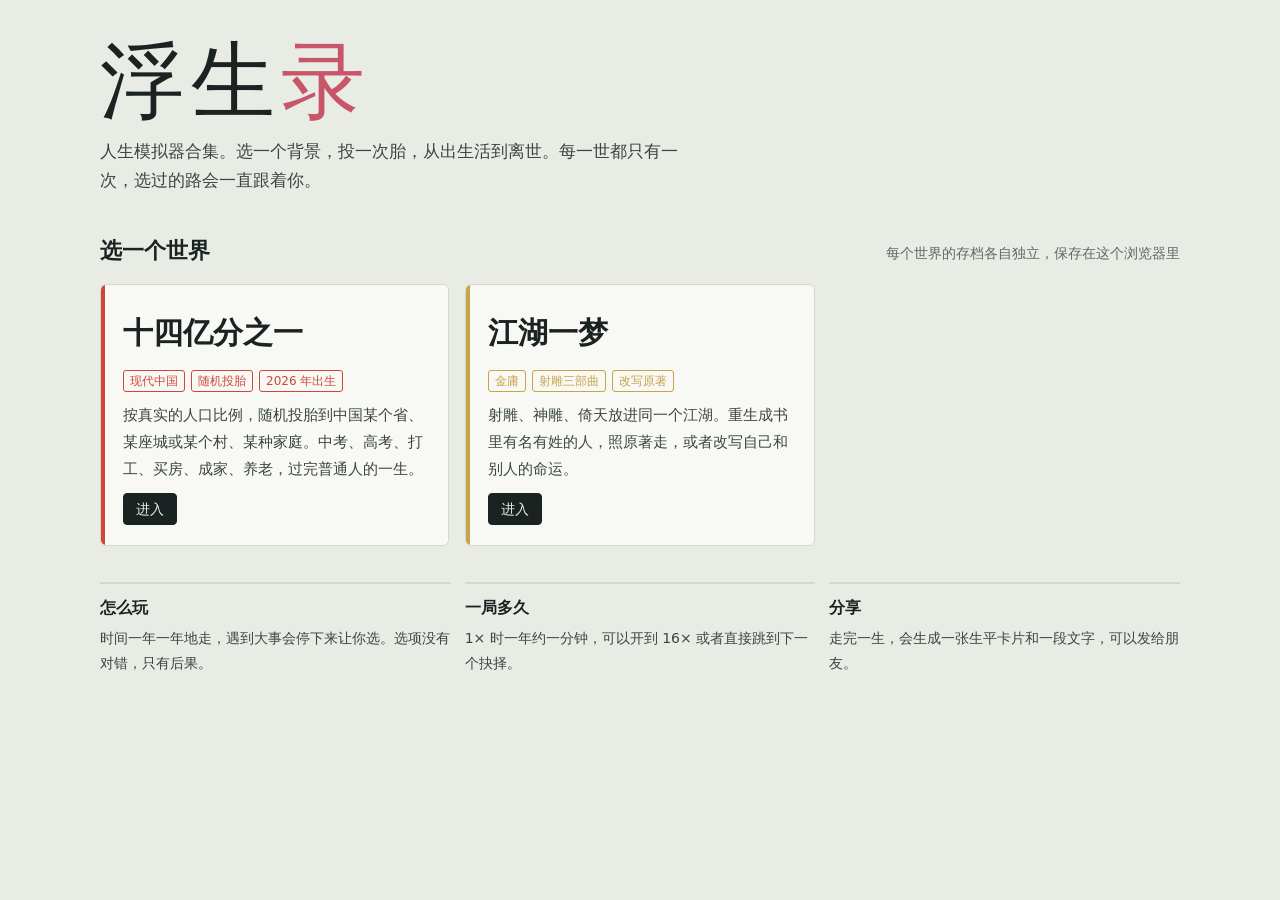
==== index.html @ 41e17912 "浮生录：本地版本覆盖远程 Co-Authored-By: Claude Opus 5.5 <noreply@anthropic.com>" ====
<!doctype html>
<html lang="zh-CN">
<head>
<meta charset="utf-8">
<meta name="viewport" content="width=device-width, initial-scale=1, viewport-fit=cover">
<title>浮生录</title>
<meta name="description" content="浮生录：人生模拟器合集。选一个背景，投一次胎，从出生活到离世。">
<meta name="theme-color" content="#0e1315">
<link rel="stylesheet" href="share/style.css">
<style>
  .hub-hero h1 { font-size: clamp(44px, 8vw, 84px); letter-spacing: .08em; }
  .hub-hero p { max-width: 36em; }
  .worlds { display: grid; grid-template-columns: repeat(auto-fill, minmax(300px, 1fr)); gap: 16px; }
  .world { position: relative; display: flex; flex-direction: column; gap: 10px; padding: 22px 22px 20px; background: var(--panel); border: 1px solid var(--line);
    border-radius: var(--r); color: inherit; text-decoration: none; overflow: hidden; }
  .world::before { content: ''; position: absolute; inset: 0 auto 0 0; width: 4px; background: var(--c); }
  .world:hover { border-color: var(--c); }
  .world .nm { font-family: var(--f-head); font-weight: 900; font-size: 30px; }
  .world .tags { display: flex; flex-wrap: wrap; gap: 6px; }
  .world .tags span { font-size: 12px; color: var(--c); border: 1px solid currentColor; border-radius: 3px; padding: 0 6px; line-height: 1.7; }
  .world .d { color: var(--soft); font-size: 15px; line-height: 1.8; }
  .world .save { font-size: 13px; color: var(--muted); }
  .world .save b { color: var(--fg); font-weight: 500; }
  .world .go { margin-top: auto; align-self: flex-start; }
  .soon { opacity: .55; }
</style>
</head>
<body>
<!-- 游戏大厅。新增游戏：在 GAMES 里加一项（id 就是游戏目录名，也是存档前缀） -->
<div class="home">
  <div class="home-hero hub-hero"><div><h1>浮生<i>录</i></h1>
    <p>人生模拟器合集。选一个背景，投一次胎，从出生活到离世。每一世都只有一次，选过的路会一直跟着你。</p></div></div>
  <section>
    <div class="section-h"><h2>选一个世界</h2><span>每个世界的存档各自独立，保存在这个浏览器里</span></div>
    <div class="worlds" id="worlds"></div>
  </section>
  <section class="how">
    <div><b>怎么玩</b>时间一年一年地走，遇到大事会停下来让你选。选项没有对错，只有后果。</div>
    <div><b>一局多久</b>1× 时一年约一分钟，可以开到 16× 或者直接跳到下一个抉择。</div>
    <div><b>分享</b>走完一生，会生成一张生平卡片和一段文字，可以发给朋友。</div>
  </section>
</div>
<script>
(function () {
  'use strict';
  var GAMES = [
    { id: '1in1.4b', name: '十四亿分之一', color: '#d0473a', tags: ['现代中国', '随机投胎', '2026 年出生'],
      d: '按真实的人口比例，随机投胎到中国某个省、某座城或某个村、某种家庭。中考、高考、打工、买房、成家、养老，过完普通人的一生。' },
    { id: 'jianghuyimeng', name: '江湖一梦', color: '#c9a24a', tags: ['金庸', '射雕三部曲', '改写原著'],
      d: '射雕、神雕、倚天放进同一个江湖。重生成书里有名有姓的人，照原著走，或者改写自己和别人的命运。' },
  ];
  var esc = function (s) { return String(s).replace(/[&<>"]/g, function (c) { return { '&': '&amp;', '<': '&lt;', '>': '&gt;', '"': '&quot;' }[c]; }); };
  // 读各游戏的存档，显示活过几世、有没有正在过的一生（读不到就不显示）
  function saveLine(id) {
    try {
      var s = JSON.parse(localStorage.getItem(id + '.save.v2') || 'null');
      if (!s || !s.W) return '';
      var bits = [];
      if (s.L) {
        var me = (s.W.gen || []).find(function (d) { return d.id === s.L.cid; });
        bits.push('<b>正在过的一生' + (me ? '：' + esc(me.name) + '，' + (s.L.year - me.born) + ' 岁' : '') + '</b>');
      }
      if (s.W.lives && s.W.lives.length) bits.push('已经活过 ' + s.W.lives.length + ' 世');
      return bits.join(' · ');
    } catch (e) { return ''; }
  }
  document.getElementById('worlds').innerHTML = GAMES.map(function (g) {
    var save = saveLine(g.id);
    return '<a class="world" href="' + g.id + '/" style="--c:' + g.color + '">'
      + '<div class="nm">' + esc(g.name) + '</div>'
      + '<div class="tags">' + g.tags.map(function (t) { return '<span>' + esc(t) + '</span>'; }).join('') + '</div>'
      + '<div class="d">' + esc(g.d) + '</div>'
      + (save ? '<div class="save">' + save + '</div>' : '')
      + '<span class="b primary go">' + (save.indexOf('正在') >= 0 ? '继续' : '进入') + '</span></a>';
  }).join('');
})();
</script>
</body>
</html>
---- share/style.css ----
/* 共用样式 · 三栏布局：左名帖与状态，中场景、抉择、重心、生平，右家人、同代人、人生图。
   默认夜色（深），可切换为绢色（浅）。 */
:root {
  --bg: #0e1315;
  --panel: #151c1f;
  --panel-2: #1b2427;
  --line: #263236;
  --fg: #e4e9e6;
  --muted: #8b9a96;
  --soft: #b9c4c0;
  --btn: #1d272a;
  --btn-on: #e4e9e6;
  --btn-on-fg: #0e1315;
  --gen: #5cc28a;      /* 根骨 */
  --xin: #e2b04f;      /* 心境 */
  --wu: #4fb8b0;       /* 悟性 */
  --qing: #e0688a;     /* 情义 */
  --canon: #d2ad62;    /* 原著 */
  --mod: #6fc1cc;      /* 改命 */
  --bad: #e2806a;      /* 失败、死亡 */
  --brand: #c8566a;    /* 品牌色，游戏可在 game.js 里覆盖 */
  --f-display: "Ma Shan Zheng", "STKaiti", "KaiTi", serif;
  --f-head: "Noto Serif SC", "Songti SC", "SimSun", serif;
  --f-body: "Noto Sans SC", "PingFang SC", "Microsoft YaHei", system-ui, sans-serif;
  --f-mono: ui-monospace, "Cascadia Mono", Consolas, "Courier New", monospace;
  --r: 6px;
  color-scheme: dark;
}
@media (prefers-color-scheme: light) {
  :root:not([data-theme="dark"]) {
    --bg: #e9ece5; --panel: #f8f9f5; --panel-2: #eef1ea; --line: #d3d9d0; --fg: #1b2322; --muted: #5e6a66; --soft: #3a4542;
    --btn: #eef1ea; --btn-on: #1b2322; --btn-on-fg: #f8f9f5;
    --gen: #2f9a63; --xin: #b88518; --wu: #1f8f88; --qing: #c2456b; --canon: #94702a; --mod: #1f7480; --bad: #b0472f;
    color-scheme: light;
  }
}
:root[data-theme="light"] {
  --bg: #e9ece5; --panel: #f8f9f5; --panel-2: #eef1ea; --line: #d3d9d0; --fg: #1b2322; --muted: #5e6a66; --soft: #3a4542;
  --btn: #eef1ea; --btn-on: #1b2322; --btn-on-fg: #f8f9f5;
  --gen: #2f9a63; --xin: #b88518; --wu: #1f8f88; --qing: #c2456b; --canon: #94702a; --mod: #1f7480; --bad: #b0472f;
  color-scheme: light;
}

* { box-sizing: border-box; }
html, body { margin: 0; }
body { background: var(--bg); color: var(--fg); font: 15px/1.75 var(--f-body); -webkit-font-smoothing: antialiased; }
button { font: inherit; color: inherit; cursor: pointer; }
:focus-visible { outline: 2px solid var(--mod); outline-offset: 2px; }
h1, h2, h3, h4 { margin: 0; text-wrap: balance; }
p { margin: 0; }
canvas.px { image-rendering: pixelated; image-rendering: crisp-edges; display: block; }

/* ---------- 顶栏 ---------- */
.top { position: sticky; top: env(safe-area-inset-top, 0px); z-index: 5; background: var(--bg); border-bottom: 1px solid var(--line); }
.top-in { max-width: 1440px; margin: 0 auto; padding: 10px 20px; display: flex; flex-wrap: wrap; align-items: center; gap: 10px 24px; }
.logo { font-family: var(--f-head); font-weight: 900; font-size: 22px; letter-spacing: .04em; white-space: nowrap; background: none; border: 0; padding: 0; }
.logo i { font-style: normal; color: var(--brand); }
.agebox { display: flex; align-items: baseline; gap: 6px; }
.agebox span { font-family: var(--f-head); font-size: 20px; }
.agebox b { font-family: var(--f-head); font-size: 44px; line-height: 1; font-weight: 900; font-variant-numeric: tabular-nums; }
.when { display: flex; align-items: center; gap: 10px; min-width: 0; }
.when .yr-bar { height: 3px; width: 170px; max-width: 100%; background: var(--line); border-radius: 2px; overflow: hidden; }
.when .yr-bar i { display: block; height: 100%; background: var(--qing); transition: width .1s linear; }
.when .pace { font-size: 12px; color: var(--muted); white-space: nowrap; }
.when .yr { font-size: 14px; color: var(--soft); white-space: nowrap; font-variant-numeric: tabular-nums; }
.ctl { display: flex; flex-wrap: wrap; gap: 6px; margin-left: auto; }
.b { background: var(--btn); border: 1px solid var(--line); border-radius: 4px; padding: 6px 12px; font-size: 14px; line-height: 1.3; white-space: nowrap; }
.b:hover { border-color: var(--muted); }
.b[aria-pressed="true"] { background: var(--btn-on); color: var(--btn-on-fg); border-color: var(--btn-on); }
.b.primary { background: var(--fg); color: var(--bg); border-color: var(--fg); font-weight: 500; }
.b.big { padding: 10px 20px; font-size: 15px; }
.b:disabled { opacity: .45; cursor: default; }

/* ---------- 三栏 ---------- */
.shell { max-width: 1440px; margin: 0 auto; padding: 24px 20px 64px; display: grid; gap: 22px;
  grid-template-columns: minmax(0, 330px) minmax(0, 1fr) minmax(0, 360px);
  grid-template-areas: "left center right"; align-items: start; }
.col { display: flex; flex-direction: column; gap: 22px; min-width: 0; }
.col.left { grid-area: left; } .col.center { grid-area: center; } .col.right { grid-area: right; }
.card { background: var(--panel); border: 1px solid var(--line); border-radius: var(--r); padding: 18px 20px; min-width: 0; }
.card > h3, .card-h h3 { font-family: var(--f-head); font-weight: 600; font-size: 19px; }
.card-h { display: flex; justify-content: space-between; align-items: baseline; gap: 12px; margin-bottom: 12px; }
.card-h small { font-size: 11.5px; letter-spacing: .12em; color: var(--muted); text-transform: uppercase; text-align: right; }

/* 名帖 */
.idcard { padding: 0; overflow: hidden; }
.id-strip { display: flex; justify-content: space-between; padding: 8px 18px; font-family: var(--f-mono); font-size: 13px;  letter-spacing: .04em; }
.id-body { padding: 18px; display: grid; grid-template-columns: 84px minmax(0, 1fr); gap: 16px; }
.id-body canvas { width: 80px; height: 96px; border: 2px solid var(--line); border-radius: 3px; }
.id-name { font-family: var(--f-head); font-weight: 900; font-size: 28px; line-height: 1.2; margin-bottom: 8px; }
.kv { display: grid; grid-template-columns: 4.2em minmax(0, 1fr); gap: 4px 10px; font-size: 14px; }
.kv dt { color: var(--muted); }
.kv dd { margin: 0; min-width: 0; overflow-wrap: anywhere; }
.dots { letter-spacing: 2px; }

/* 状态 */
.stat { display: grid; grid-template-columns: 3.5em minmax(0, 1fr) 2.2em; gap: 12px; align-items: center; font-size: 15px; padding-block: 5px; }
.stat .bar { height: 10px; background: var(--panel-2); border-radius: 2px; overflow: hidden; }
.stat .bar i { display: block; height: 100%; transition: width .5s ease; }
.stat b { font-weight: 500; text-align: right; font-variant-numeric: tabular-nums; }
.stat.gen i { background: var(--gen); } .stat.xin i { background: var(--xin); } .stat.wu i { background: var(--wu); } .stat.qing i { background: var(--qing); }
details.what { margin-top: 10px; font-size: 13.5px; color: var(--muted); }
details.what summary { cursor: pointer; }
details.what p { margin-top: 6px; }
.sub-stats { margin-top: 14px; padding-top: 14px; border-top: 1px solid var(--line); display: grid; grid-template-columns: 1fr 1fr; gap: 12px 18px; font-size: 13.5px; }
.sub-stats div span { display: block; color: var(--muted); font-size: 12.5px; }
.sub-stats b { font-weight: 500; font-variant-numeric: tabular-nums; }
.zx { height: 6px; background: var(--panel-2); border-radius: 3px; position: relative; margin-top: 4px; }
.zx i { position: absolute; top: -2px; width: 3px; height: 10px; background: var(--fg); border-radius: 1px; }
.zx::before { content: ""; position: absolute; left: 50%; top: 0; bottom: 0; width: 1px; background: var(--muted); }

/* 场景 */
.scene { padding: 0; overflow: hidden; }
.scene canvas { width: 100%; height: auto; aspect-ratio: 240 / 76; }
.scene-cap { padding: 12px 20px; font-size: 15px; color: var(--soft); border-top: 1px solid var(--line); }

/* 抉择（弹框） */
.decide-wrap { z-index: 25; background: rgba(5, 8, 10, .55); }
.modal.decide { width: min(620px, 100%); border-color: var(--canon); box-shadow: 0 0 0 1px var(--canon) inset, 0 18px 60px rgba(0, 0, 0, .45); animation: rise .18s ease-out; }
.modal.decide.enc { border-color: var(--mod); box-shadow: 0 0 0 1px var(--mod) inset, 0 18px 60px rgba(0, 0, 0, .45); }
.decide > .decide-meta { padding: 12px 18px 0; margin: 0; }
.decide-peek { margin-left: auto; padding: 3px 10px; font-size: 13px; }
.decide-b { overflow-y: auto; padding: 8px 20px 20px; }
@keyframes rise { from { transform: translateY(12px); opacity: 0; } to { transform: none; opacity: 1; } }
.decide-pill { position: fixed; z-index: 24; left: 50%; transform: translateX(-50%); bottom: calc(env(safe-area-inset-bottom, 0px) + 16px);
  display: flex; gap: 10px; align-items: baseline; max-width: calc(100% - 32px); padding: 10px 18px; border-radius: 999px;
  background: var(--panel); color: var(--fg); border: 1px solid var(--canon); box-shadow: 0 8px 30px rgba(0, 0, 0, .4); font-size: 14px; }
.decide-pill span { color: var(--muted); white-space: nowrap; }
.decide-pill b { font-family: var(--f-head); font-size: 16px; overflow: hidden; text-overflow: ellipsis; white-space: nowrap; }
.decide-meta { display: flex; flex-wrap: wrap; gap: 8px; align-items: center; font-size: 12.5px; color: var(--muted); margin-bottom: 6px; }
.decide h3 { font-family: var(--f-head); font-size: 22px; font-weight: 900; margin-bottom: 8px; }
.decide p { font-size: 15.5px; line-height: 1.85; }
.choices { display: flex; flex-direction: column; gap: 8px; margin-top: 14px; }
.choice { text-align: left; background: var(--panel-2); border: 1px solid var(--line); border-radius: var(--r); padding: 10px 14px; display: flex; flex-wrap: wrap; justify-content: space-between; align-items: baseline; gap: 6px 14px; }
.choice:hover { border-color: var(--soft); }
.choice span.t { font-size: 15px; }
.choice span.m { display: flex; gap: 8px; align-items: baseline; font-size: 12px; color: var(--muted); white-space: nowrap; }
.tag { display: inline-block; font-size: 11.5px; padding: 0 6px; border-radius: 3px; border: 1px solid currentColor; line-height: 1.6; white-space: nowrap; }
.tag.canon { color: var(--canon); } .tag.mod { color: var(--mod); } .tag.bad { color: var(--bad); } .tag.book { color: var(--soft); }
.roll { margin: 0 0 10px; font-size: 14px; }
.roll.ok { color: var(--mod); } .roll.no { color: var(--bad); }
.result { margin: 0 0 12px; padding: 10px 14px; border-radius: var(--r); background: color-mix(in srgb, var(--canon) 10%, var(--panel-2)); border-left: 3px solid var(--canon); }
.result .decide-meta { margin-bottom: 4px; }
.result .roll { margin: 0; font-size: 12.5px; }
.result p { font-size: 15px; }

/* 重心 */
.focus-sub { color: var(--soft); font-size: 15px; margin-bottom: 8px; }
.focus-d { color: var(--muted); font-size: 14.5px; }
.chips { display: flex; flex-wrap: wrap; gap: 8px; margin-top: 12px; }
.chip { background: transparent; border: 1px solid var(--line); border-radius: 999px; padding: 4px 14px; font-size: 14px; }
.chip[aria-pressed="true"] { border-color: var(--wu); color: var(--wu); background: color-mix(in srgb, var(--wu) 14%, transparent); }
/* 手机专用简化框（电脑上隐藏） */
.focusbar { display: none; flex-direction: column; gap: 6px; padding: 8px 12px; }
.frow { display: flex; align-items: center; gap: 10px; min-width: 0; white-space: nowrap; }
.fs { display: inline-flex; align-items: baseline; gap: 4px; flex: none; }
.fs small { font-size: 12px; color: var(--muted); }
.fs b { font-size: 15px; font-variant-numeric: tabular-nums; }
.fs.gen b { color: var(--gen); } .fs.xin b { color: var(--xin); } .fs.wu b { color: var(--wu); } .fs.qing b { color: var(--qing); } .fs.mod b { color: var(--mod); }
.fpick-wrap { position: relative; flex: none; margin-left: auto; }
.fpick { border-color: var(--wu); color: var(--wu); padding: 4px 10px; font-size: 13.5px; }
.fmenu { position: absolute; right: 0; top: calc(100% + 6px); z-index: 8; width: 270px; max-width: calc(100vw - 32px); background: var(--panel); border: 1px solid var(--line);
  border-radius: var(--r); box-shadow: 0 10px 30px rgba(0, 0, 0, .35); padding: 6px; display: flex; flex-direction: column; gap: 2px; }
.fopt { text-align: left; background: none; border: 0; border-radius: 4px; padding: 7px 10px; display: flex; flex-direction: column; gap: 1px; }
.fopt:hover, .fopt[aria-checked="true"] { background: var(--panel-2); }
.fopt[aria-checked="true"] b { color: var(--wu); }
.fopt small { color: var(--muted); font-size: 12.5px; }
.fjump { flex: none; background: none; border: 0; padding: 4px 0 4px 2px; font-size: 13px; color: var(--soft); text-decoration: underline; text-underline-offset: 3px; }
.focuscard { scroll-margin-top: 110px; }
/* 回到顶部：手机上的悬浮半透明按钮 */
.to-top { display: none; position: fixed; z-index: 15; right: 14px; bottom: calc(env(safe-area-inset-bottom, 0px) + 18px); width: 46px; height: 46px; border-radius: 50%;
  flex-direction: column; align-items: center; justify-content: center; gap: 0; line-height: 1; padding: 0;
  background: color-mix(in srgb, var(--panel) 72%, transparent); color: var(--fg); border: 1px solid color-mix(in srgb, var(--line) 80%, transparent);
  -webkit-backdrop-filter: blur(6px); backdrop-filter: blur(6px); box-shadow: 0 4px 16px rgba(0, 0, 0, .25);
  opacity: 0; transform: translateY(8px); pointer-events: none; transition: opacity .2s, transform .2s; }
.to-top span { font-size: 17px; font-weight: 700; }
.to-top small { font-size: 10px; color: var(--soft); margin-top: 2px; }
.to-top.show { opacity: .85; transform: none; pointer-events: auto; }

/* 生平 */
.log-note { color: var(--gen); font-size: 14px; margin-bottom: 10px; }
.log { list-style: none; margin: 0; padding: 0; display: flex; flex-direction: column; }
.log li { display: grid; grid-template-columns: 4.6em minmax(0, 1fr) 1.2em; gap: 12px; padding: 7px 0; border-top: 1px solid var(--line); cursor: pointer; }
.log li:first-child { border-top: 0; }
.log li .a { font-family: var(--f-mono); font-size: 12.5px; color: var(--muted); padding-top: 3px; }
.log li .t { font-size: 15px; }
.log li .s { color: var(--canon); font-size: 13px; padding-top: 2px; }
.log li.new .t { font-weight: 700; }
.log li.k-world .t, .log li.k-death .t { color: var(--soft); }
.log li.k-world .t::before { content: attr(data-pre); color: var(--muted); font-size: 12.5px; }
.log li.k-wmod .t { color: var(--mod); }
.log li.k-wmod .t::before { content: "因你而变 · "; font-size: 12.5px; }
.log li.k-death .t::before { content: "讣闻 · "; color: var(--muted); font-size: 12.5px; }
.log li.k-mod .t { color: var(--mod); } .log li.k-fail .t { color: var(--bad); } .log li.k-pick .t { color: var(--canon); }
.log li.k-flavor .t { color: var(--soft); }
.log li.k-intro .t { font-weight: 700; }
.log-more { margin-top: 10px; }

/* 家人、同代人 */
.rows { display: flex; flex-direction: column; }
.row { display: grid; grid-template-columns: minmax(0, 1fr) auto; gap: 2px 12px; padding: 10px 0; border-top: 1px solid var(--line); }
.row:first-child { border-top: 0; padding-top: 0; }
.row .k { color: var(--muted); font-size: 14px; }
.row .nm { font-weight: 700; font-size: 15px; }
.row .v { text-align: right; font-size: 14.5px; font-variant-numeric: tabular-nums; }
.row .n { grid-column: 1 / -1; color: var(--muted); font-size: 13px; }
.row .n.dead { color: var(--bad); }
.row.fam { grid-template-columns: 4em minmax(0, 1fr) auto; }
.row.fam .n { grid-column: 2 / -1; }

/* 人生图 */
.lifemap { display: grid; grid-template-columns: repeat(10, 1fr); gap: 5px; }
.lifemap i { aspect-ratio: 1; border-radius: 2px; background: var(--panel-2); max-width: 100%; }
.lifemap i.p { background: color-mix(in srgb, var(--soft) 40%, var(--panel-2)); }
.lifemap i.j { background: var(--canon); } .lifemap i.q { background: var(--mod); } .lifemap i.b { background: color-mix(in srgb, var(--bad) 55%, var(--panel-2)); } .lifemap i.d { background: var(--bad); }
.lifemap i.now { outline: 2px solid var(--qing); outline-offset: 1px; }
.legend { display: flex; flex-wrap: wrap; gap: 6px 14px; margin-top: 12px; font-size: 12.5px; color: var(--muted); }
.legend span::before { content: ""; display: inline-block; width: 9px; height: 9px; border-radius: 2px; margin-right: 5px; vertical-align: -1px; background: var(--c); }

/* ---------- 首页 ---------- */
.home { max-width: 1120px; margin: 0 auto; padding: 40px 20px 80px; display: flex; flex-direction: column; gap: 36px; }
.home-hero { display: grid; grid-template-columns: minmax(0, 1fr) auto; gap: 24px; align-items: end; }
.home-hero h1 { font-family: var(--f-display); font-weight: 400; font-size: clamp(56px, 10vw, 104px); line-height: 1; letter-spacing: .05em; }
.home-hero h1 i { font-style: normal; color: var(--brand); }
.home-hero p { color: var(--soft); font-size: 16.5px; max-width: 36em; margin-top: 14px; }
.world-line { display: flex; flex-wrap: wrap; gap: 10px 24px; align-items: center; color: var(--soft); font-size: 14.5px; }
.world-line b { color: var(--fg); font-weight: 500; }
.picks { display: grid; grid-template-columns: repeat(auto-fill, minmax(250px, 1fr)); gap: 14px; }
.pick { text-align: left; background: var(--panel); border: 1px solid var(--line); border-radius: var(--r); padding: 14px; display: grid; grid-template-columns: 52px minmax(0, 1fr); gap: 12px; align-items: start; }
.pick:hover { border-color: var(--soft); }
.pick canvas { width: 50px; height: 60px; border-radius: 2px; }
.pick .nm { font-family: var(--f-head); font-weight: 900; font-size: 19px; }
.pick .meta { font-size: 12.5px; color: var(--muted); }
.pick .fate { font-size: 13px; color: var(--soft); margin-top: 6px; line-height: 1.6; }
.section-h { display: flex; justify-content: space-between; align-items: baseline; gap: 12px; margin-bottom: 14px; flex-wrap: wrap; }
.section-h h2 { font-family: var(--f-head); font-size: 22px; }
.section-h span { color: var(--muted); font-size: 13.5px; }
.lives { display: flex; flex-direction: column; gap: 8px; }
.life-row { background: var(--panel); border: 1px solid var(--line); border-radius: var(--r); padding: 10px 14px; display: grid; grid-template-columns: 5em minmax(0, 1fr) auto; gap: 12px; align-items: baseline; font-size: 14px; }
.life-row b { font-family: var(--f-head); font-size: 16px; }
.life-row .d { color: var(--mod); font-variant-numeric: tabular-nums; }
.confirm { display: flex; flex-wrap: wrap; gap: 10px; align-items: center; font-size: 14px; color: var(--bad); }
.how { display: grid; grid-template-columns: repeat(auto-fit, minmax(200px, 1fr)); gap: 14px; }
.how div { border-top: 2px solid var(--line); padding-top: 10px; font-size: 14px; color: var(--soft); }
.how b { display: block; color: var(--fg); font-family: var(--f-head); font-size: 16px; margin-bottom: 4px; }

/* 醒来 */
.wake { max-width: 860px; margin: 0 auto; padding: 40px 20px 80px; display: flex; flex-direction: column; gap: 22px; }
.wake .before li { font-size: 14px; }
.wake .before li.mod { color: var(--mod); }
.wake ul { margin: 8px 0 0; padding-left: 1.2em; display: flex; flex-direction: column; gap: 4px; }
.wake .intro { font-size: 16.5px; line-height: 1.9; }
.fate-box { border-left: 3px solid var(--canon); padding: 4px 0 4px 14px; color: var(--soft); font-size: 14.5px; }
.fate-box b { color: var(--canon); font-weight: 500; display: block; font-size: 12.5px; letter-spacing: .1em; }
.wake .facts { grid-template-columns: 5em minmax(0, 1fr); font-size: 14.5px; gap: 6px 12px; }
.wake .odds { margin-top: 12px; color: var(--qing); font-size: 14px; }

/* 命终 */
.end { max-width: 1120px; margin: 0 auto; padding: 36px 20px 80px; display: grid; grid-template-columns: minmax(0, 300px) minmax(0, 1fr); gap: 28px; align-items: start; }
.stele { background: linear-gradient(var(--panel-2), var(--panel)); border: 1px solid var(--line); border-radius: 60px 60px 6px 6px; padding: 36px 20px 24px; display: flex; flex-direction: column; align-items: center; gap: 16px; text-align: center; }
.stele .vname { writing-mode: vertical-rl; font-family: var(--f-display); font-size: 52px; line-height: 1.1; letter-spacing: .1em; min-height: 3.5em; }
.stele .yrs { font-family: var(--f-mono); font-size: 13px; color: var(--muted); }
.stele .words { font-family: var(--f-display); font-size: 24px; line-height: 1.5; color: var(--canon); }
.stele .cause { font-size: 14px; color: var(--soft); }
.end-main { display: flex; flex-direction: column; gap: 18px; min-width: 0; }
.big-num { display: flex; gap: 28px; flex-wrap: wrap; }
.big-num div span { display: block; color: var(--muted); font-size: 13px; }
.big-num div b { font-family: var(--f-head); font-size: 34px; font-weight: 900; font-variant-numeric: tabular-nums; }
.compare { display: grid; grid-template-columns: 1fr 1fr; gap: 14px; }
.compare div { background: var(--panel-2); border-radius: var(--r); padding: 12px 14px; font-size: 14px; }
.compare div b { display: block; font-size: 12.5px; letter-spacing: .1em; color: var(--muted); font-weight: 500; }
.ulist { margin: 0; padding-left: 1.2em; display: flex; flex-direction: column; gap: 4px; font-size: 14.5px; }
.ulist li.mod { color: var(--mod); }
.end-btns { display: flex; flex-wrap: wrap; gap: 10px; }
.words-pick { max-width: 640px; margin: 0 auto; padding: 60px 20px; display: flex; flex-direction: column; gap: 14px; }
.words-pick h2 { font-family: var(--f-head); font-size: 26px; font-weight: 900; }

/* 大事记 */
.overlay { position: fixed; inset: 0; z-index: 20; background: rgba(5, 8, 10, .6); display: flex; justify-content: flex-end; }
.drawer { width: min(560px, 100%); height: 100%; background: var(--panel); border-left: 1px solid var(--line); display: flex; flex-direction: column; padding-top: env(safe-area-inset-top, 0px); }
.drawer-h { display: flex; flex-wrap: wrap; justify-content: space-between; align-items: center; gap: 10px; padding: 16px 20px; border-bottom: 1px solid var(--line); }
.drawer-h h3 { font-family: var(--f-head); font-size: 20px; }
.drawer-b { overflow-y: auto; padding: 8px 20px 40px; }
.chron { list-style: none; margin: 0; padding: 0; }
.chron li { display: grid; grid-template-columns: 5.5em minmax(0, 1fr); gap: 12px; padding: 8px 0; border-top: 1px solid var(--line); font-size: 14px; }
.chron li .y { font-family: var(--f-mono); font-size: 12.5px; color: var(--muted); padding-top: 2px; }
.chron li.mod .t { color: var(--mod); }
.empty { color: var(--muted); font-size: 14px; padding: 20px 0; }

@media (max-width: 1180px) {
  .shell { grid-template-columns: minmax(0, 300px) minmax(0, 1fr); grid-template-areas: "left center" "right center"; grid-template-rows: auto 1fr; }
}
@media (max-width: 820px) {
  .top-in { padding: 6px 16px; gap: 6px 14px; }
  .top .logo { display: none; }
  .agebox span { font-size: 14px; }
  .agebox b { font-size: 24px; }
  .when { flex: 1; }
  /* 手机：状态卡换成场景下的简化框；完整的今年的重心排到生平后面 */
  .statcard { display: none; }
  .focusbar { display: flex; order: 1; }
  .frow { gap: 8px; }
  .to-top { display: flex; }
  .col.center > .scene { order: 0; }
  .col.center > .log-card { order: 2; }
  .col.center > .focuscard { order: 3; }
  .ctl { margin-left: 0; }
  .shell { padding: 16px 16px 48px; grid-template-columns: minmax(0, 1fr); grid-template-areas: "center" "left" "right"; grid-template-rows: auto; gap: 16px; }
  .col { gap: 16px; }
  .end { grid-template-columns: minmax(0, 1fr); }
  .compare { grid-template-columns: minmax(0, 1fr); }
  .home-hero { grid-template-columns: minmax(0, 1fr); }
}
@media (prefers-reduced-motion: reduce) { .stat .bar i, .when .yr-bar i { transition: none; } .modal.decide { animation: none; } }
.end .lifemap { grid-template-columns: repeat(20, 1fr); gap: 4px; }
@media (max-width: 820px) { .end .lifemap { grid-template-columns: repeat(10, 1fr); } }

/* ---------- 终局回顾 ---------- */
.review { position: fixed; inset: 0; z-index: 30; background: var(--bg); display: flex; flex-direction: column; cursor: pointer;
  padding: calc(env(safe-area-inset-top, 0px) + 12px) 16px calc(env(safe-area-inset-bottom, 0px) + 16px); }
.review-top { display: flex; justify-content: space-between; align-items: center; gap: 12px; max-width: 760px; width: 100%; margin: 0 auto; color: var(--muted); font-size: 13.5px; }
.review-in { flex: 1; display: flex; flex-direction: column; align-items: center; justify-content: center; gap: 14px; max-width: 760px; width: 100%; margin: 0 auto; text-align: center; min-height: 0; }
.review-in canvas { width: 100%; max-width: 680px; height: auto; aspect-ratio: 240 / 76; border-radius: 4px; box-shadow: 0 10px 40px rgba(0, 0, 0, .35); }
.review-age { display: flex; gap: 10px; align-items: center; font-family: var(--f-mono); font-size: 14px; color: var(--soft); }
.review-t { font-family: var(--f-head); font-weight: 900; font-size: 22px; }
.review-text { font-family: var(--f-head); font-size: clamp(17px, 2.6vw, 24px); line-height: 1.7; max-width: 32em; }
.review-dash { display: flex; gap: 4px; width: 100%; max-width: 680px; margin-top: 6px; }
.review-dash i { flex: 1; height: 4px; border-radius: 2px; background: var(--line); }
.review-dash i.done { background: var(--wu); }
.review-dash i.cur { background: var(--qing); }
.review-hint { text-align: center; color: var(--muted); font-size: 13px; }

/* ---------- 分享弹窗 ---------- */
.overlay.center { justify-content: center; align-items: center; padding: 16px; }
.modal { width: min(560px, 100%); max-height: calc(100% - 8px); background: var(--panel); border: 1px solid var(--line); border-radius: 8px; display: flex; flex-direction: column; overflow: hidden; }
.modal-h { display: flex; justify-content: space-between; align-items: center; gap: 12px; padding: 12px 18px; border-bottom: 1px solid var(--line); font-family: var(--f-mono); color: var(--qing); font-size: 14px; }
.modal-b { overflow-y: auto; padding: 16px 18px 22px; display: flex; flex-direction: column; gap: 10px; }
.lbl { font-weight: 700; font-size: 14.5px; margin-top: 4px; }
.modal textarea { width: 100%; font: 15px/1.6 var(--f-body); background: var(--panel-2); color: var(--fg); border: 1px solid var(--line); border-radius: var(--r); padding: 10px 12px; resize: vertical; }
#share-line { min-height: 64px; }
.share-text { min-height: 150px; font-size: 13.5px !important; color: var(--soft) !important; }
.hint { color: var(--muted); font-size: 13px; }
.share-main { background: var(--qing); color: #fff; border: 0; border-radius: var(--r); padding: 12px 16px; font-size: 17px; font-weight: 700; display: flex; flex-direction: column; align-items: center; gap: 2px; }
.share-main small { font-size: 12.5px; font-weight: 400; opacity: .9; }
.share-grid { display: grid; grid-template-columns: 1fr 1fr; gap: 8px; }
.share-grid .b { color: var(--fg); text-align: center; text-decoration: none; padding: 10px 8px; font-size: 14.5px; white-space: normal; }
.card-img { width: 100%; max-width: 380px; align-self: center; border-radius: 4px; box-shadow: 0 6px 24px rgba(0, 0, 0, .3); }

/* ---------- 手机 ---------- */
@media (max-width: 820px) {
  .top-in { flex-wrap: wrap; }
  .ctl { flex-wrap: nowrap; overflow-x: auto; width: 100%; padding-bottom: 2px; scrollbar-width: none; }
  .ctl::-webkit-scrollbar { display: none; }
  .ctl .b { flex: 0 0 auto; }
  .when .yr-bar { width: auto; flex: 1; max-width: 140px; }
  .id-body { grid-template-columns: 64px minmax(0, 1fr); gap: 12px; padding: 14px; }
  .id-body canvas { width: 60px; height: 72px; }
  .id-name { font-size: 24px; }
  .card { padding: 14px 16px; }
  .decide h3 { font-size: 20px; }
  /* 手机上抉择框从底部升起，上面还能看见场景 */
  .overlay.decide-wrap { align-items: flex-end; padding: 0; }
  .modal.decide { width: 100%; max-height: 82vh; border-radius: 12px 12px 0 0; padding-bottom: env(safe-area-inset-bottom, 0px); }
  .decide-b { padding: 6px 16px 18px; }
  .choice { padding: 10px 12px; }
  .log li { grid-template-columns: 3.6em minmax(0, 1fr) 1em; gap: 8px; }
  .stele .vname { font-size: 42px; min-height: 0; }
  .review-t { font-size: 19px; }
  .share-grid { grid-template-columns: 1fr; }
}
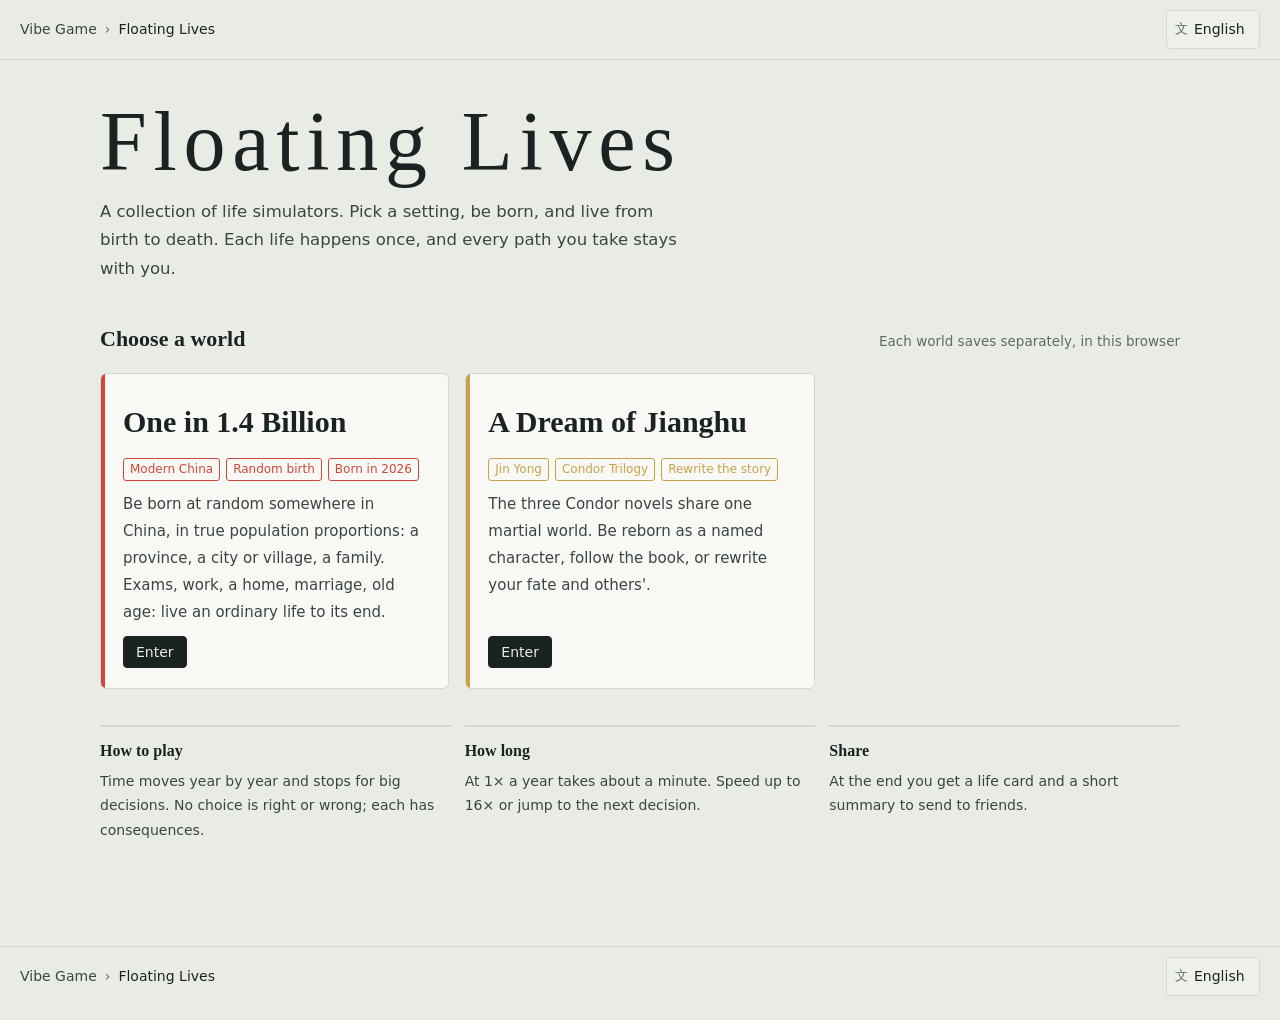
==== commit a4766b4f: "十四亿分之一：童年、老年剧情修订（年龄、同住、遗嘱、九十岁以后）；翻译剧情的载入机制；大厅加导航和语言 Co-Authored-By: Claude Opus 5.5 <noreply@anthrop" ====
--- a/index.html
+++ b/index.html
@@ -27,52 +27,85 @@
 </head>
 <body>
 <!-- 游戏大厅。新增游戏：在 GAMES 里加一项（id 就是游戏目录名，也是存档前缀） -->
-<div class="home">
-  <div class="home-hero hub-hero"><div><h1>浮生<i>录</i></h1>
-    <p>人生模拟器合集。选一个背景，投一次胎，从出生活到离世。每一世都只有一次，选过的路会一直跟着你。</p></div></div>
-  <section>
-    <div class="section-h"><h2>选一个世界</h2><span>每个世界的存档各自独立，保存在这个浏览器里</span></div>
-    <div class="worlds" id="worlds"></div>
-  </section>
-  <section class="how">
-    <div><b>怎么玩</b>时间一年一年地走，遇到大事会停下来让你选。选项没有对错，只有后果。</div>
-    <div><b>一局多久</b>1× 时一年约一分钟，可以开到 16× 或者直接跳到下一个抉择。</div>
-    <div><b>分享</b>走完一生，会生成一张生平卡片和一段文字，可以发给朋友。</div>
-  </section>
-</div>
+<div id="hub"></div>
+<script src="share/i18n.js"></script>
 <script>
 (function () {
   'use strict';
+  // 所有游戏的总页面（网站导航的第一级）。部署到别处时改这里
+  var HOME_URL = 'https://www.vibe-game.com/', HOME_NAME = 'Vibe Game';
   var GAMES = [
-    { id: '1in1.4b', name: '十四亿分之一', color: '#d0473a', tags: ['现代中国', '随机投胎', '2026 年出生'],
-      d: '按真实的人口比例，随机投胎到中国某个省、某座城或某个村、某种家庭。中考、高考、打工、买房、成家、养老，过完普通人的一生。' },
-    { id: 'jianghuyimeng', name: '江湖一梦', color: '#c9a24a', tags: ['金庸', '射雕三部曲', '改写原著'],
-      d: '射雕、神雕、倚天放进同一个江湖。重生成书里有名有姓的人，照原著走，或者改写自己和别人的命运。' },
+    { id: '1in1.4b', color: '#d0473a',
+      name: { zh: '十四亿分之一', en: 'One in 1.4 Billion', ja: '十四億分の一', es: 'Uno entre 1400 millones' },
+      tags: { zh: ['现代中国', '随机投胎', '2026 年出生'], en: ['Modern China', 'Random birth', 'Born in 2026'], ja: ['現代中国', 'ランダム転生', '2026年生まれ'], es: ['China moderna', 'Nacimiento al azar', 'Nacido en 2026'] },
+      d: { zh: '按真实的人口比例，随机投胎到中国某个省、某座城或某个村、某种家庭。中考、高考、打工、买房、成家、养老，过完普通人的一生。',
+        en: 'Be born at random somewhere in China, in true population proportions: a province, a city or village, a family. Exams, work, a home, marriage, old age: live an ordinary life to its end.',
+        ja: '実際の人口比のとおりに、中国のどこかの省、町か村、ある家庭にランダムに生まれる。受験、仕事、住まい、結婚、老後。ふつうの人の一生を最後まで生きる。',
+        es: 'Nace al azar en algún lugar de China, según la población real: una provincia, una ciudad o aldea, una familia. Exámenes, trabajo, casa, matrimonio, vejez: vive una vida corriente hasta el final.' } },
+    { id: 'jianghuyimeng', color: '#c9a24a',
+      name: { zh: '江湖一梦', en: 'A Dream of Jianghu', ja: '江湖一夢', es: 'Un sueño del Jianghu' },
+      tags: { zh: ['金庸', '射雕三部曲', '改写原著'], en: ['Jin Yong', 'Condor Trilogy', 'Rewrite the story'], ja: ['金庸', '射鵰三部作', '原作を書き換える'], es: ['Jin Yong', 'Trilogía del Cóndor', 'Reescribe la historia'] },
+      d: { zh: '射雕、神雕、倚天放进同一个江湖。重生成书里有名有姓的人，照原著走，或者改写自己和别人的命运。',
+        en: 'The three Condor novels share one martial world. Be reborn as a named character, follow the book, or rewrite your fate and others\'.',
+        ja: '射鵰・神鵰・倚天を一つの江湖に。本の中の名のある人物に生まれ変わり、原作どおりに生きるか、自分と他人の運命を書き換える。',
+        es: 'Las tres novelas del Cóndor en un mismo mundo marcial. Renace como un personaje con nombre, sigue el libro o reescribe tu destino y el de otros.' } },
   ];
+  var L = JY.LANG || 'zh';
+  var TX = {
+    title: { zh: '浮生录', en: 'Floating Lives', ja: '浮生録', es: 'Vidas Flotantes' },
+    lead: { zh: '人生模拟器合集。选一个背景，投一次胎，从出生活到离世。每一世都只有一次，选过的路会一直跟着你。',
+      en: 'A collection of life simulators. Pick a setting, be born, and live from birth to death. Each life happens once, and every path you take stays with you.',
+      ja: '人生シミュレーター集。舞台を選んで生まれ、誕生から死までを生きる。どの人生も一度きり。選んだ道はずっとついてくる。',
+      es: 'Una colección de simuladores de vida. Elige un escenario, nace y vive de principio a fin. Cada vida es única y cada camino te acompaña.' },
+    pick: { zh: '选一个世界', en: 'Choose a world', ja: '世界を選ぶ', es: 'Elige un mundo' },
+    pickSub: { zh: '每个世界的存档各自独立，保存在这个浏览器里', en: 'Each world saves separately, in this browser', ja: '保存は世界ごとに別々で、このブラウザに残ります', es: 'Cada mundo se guarda por separado, en este navegador' },
+    how1: { zh: ['怎么玩', '时间一年一年地走，遇到大事会停下来让你选。选项没有对错，只有后果。'], en: ['How to play', 'Time moves year by year and stops for big decisions. No choice is right or wrong; each has consequences.'], ja: ['遊び方', '時間は一年ずつ進み、大きな出来事で止まって選択を求める。正解はなく、結果があるだけ。'], es: ['Cómo se juega', 'El tiempo avanza año a año y se detiene ante las grandes decisiones. No hay respuestas correctas, solo consecuencias.'] },
+    how2: { zh: ['一局多久', '1× 时一年约一分钟，可以开到 16× 或者直接跳到下一个抉择。'], en: ['How long', 'At 1× a year takes about a minute. Speed up to 16× or jump to the next decision.'], ja: ['所要時間', '1倍速で一年約一分。16倍速にしたり、次の選択まで飛ばしたりできる。'], es: ['Cuánto dura', 'A 1× un año dura un minuto. Acelera hasta 16× o salta a la siguiente decisión.'] },
+    how3: { zh: ['分享', '走完一生，会生成一张生平卡片和一段文字，可以发给朋友。'], en: ['Share', 'At the end you get a life card and a short summary to send to friends.'], ja: ['シェア', '一生を終えると、人生カードと文章ができて友だちに送れる。'], es: ['Compartir', 'Al final obtienes una tarjeta y un resumen para enviar a tus amigos.'] },
+    enter: { zh: '进入', en: 'Enter', ja: '入る', es: 'Entrar' }, cont: { zh: '继续', en: 'Continue', ja: '続ける', es: 'Continuar' },
+    living: { zh: '正在过的一生', en: 'Current life', ja: '進行中の人生', es: 'Vida en curso' }, age: { zh: '{n} 岁', en: '{n} y/o', ja: '{n}歳', es: '{n} años' },
+    lived: { zh: '已经活过 {n} 世', en: 'Lives lived: {n}', ja: '生きた人生：{n}', es: 'Vidas vividas: {n}' },
+    lang: { zh: '语言', en: 'Language', ja: '言語', es: 'Idioma' },
+  };
+  var tx = function (k) { var v = TX[k]; return v[L] || v.zh; };
+  var pick = function (o) { return o[L] || o.zh; };
   var esc = function (s) { return String(s).replace(/[&<>"]/g, function (c) { return { '&': '&amp;', '<': '&lt;', '>': '&gt;', '"': '&quot;' }[c]; }); };
+  document.title = tx('title');
   // 读各游戏的存档，显示活过几世、有没有正在过的一生（读不到就不显示）
   function saveLine(id) {
     try {
       var s = JSON.parse(localStorage.getItem(id + '.save.v2') || 'null');
-      if (!s || !s.W) return '';
+      if (!s || !s.W) return { t: '', live: false };
       var bits = [];
       if (s.L) {
         var me = (s.W.gen || []).find(function (d) { return d.id === s.L.cid; });
-        bits.push('<b>正在过的一生' + (me ? '：' + esc(me.name) + '，' + (s.L.year - me.born) + ' 岁' : '') + '</b>');
+        bits.push('<b>' + tx('living') + (me ? ': ' + esc(me.name) + ', ' + tx('age').replace('{n}', s.L.year - me.born) : '') + '</b>');
       }
-      if (s.W.lives && s.W.lives.length) bits.push('已经活过 ' + s.W.lives.length + ' 世');
-      return bits.join(' · ');
-    } catch (e) { return ''; }
+      if (s.W.lives && s.W.lives.length) bits.push(tx('lived').replace('{n}', s.W.lives.length));
+      return { t: bits.join(' · '), live: !!s.L };
+    } catch (e) { return { t: '', live: false }; }
   }
-  document.getElementById('worlds').innerHTML = GAMES.map(function (g) {
-    var save = saveLine(g.id);
-    return '<a class="world" href="' + g.id + '/" style="--c:' + g.color + '">'
-      + '<div class="nm">' + esc(g.name) + '</div>'
-      + '<div class="tags">' + g.tags.map(function (t) { return '<span>' + esc(t) + '</span>'; }).join('') + '</div>'
-      + '<div class="d">' + esc(g.d) + '</div>'
-      + (save ? '<div class="save">' + save + '</div>' : '')
-      + '<span class="b primary go">' + (save.indexOf('正在') >= 0 ? '继续' : '进入') + '</span></a>';
-  }).join('');
+  var langSel = function (id) {
+    return '<label class="lang-wrap" title="' + tx('lang') + '"><span aria-hidden="true">文</span><select class="lang-sel" id="' + id + '" aria-label="' + tx('lang') + '">'
+      + JY.LANGS.map(function (l) { return '<option value="' + l[0] + '"' + (l[0] === L ? ' selected' : '') + '>' + l[1] + '</option>'; }).join('') + '</select></label>';
+  };
+  var crumbs = '<div class="crumbs"><a href="' + HOME_URL + '">' + HOME_NAME + '</a><span class="sep" aria-hidden="true">›</span><span class="cur">' + tx('title') + '</span></div>';
+  var h = '<nav class="site-nav">' + crumbs + '<div class="nav-tools">' + langSel('lang-top') + '</div></nav>'
+    + '<div class="home"><div class="home-hero hub-hero"><div><h1>' + (L === 'zh' ? '浮生<i>录</i>' : L === 'ja' ? '浮生<i>録</i>' : esc(tx('title'))) + '</h1><p>' + tx('lead') + '</p></div></div>'
+    + '<section><div class="section-h"><h2>' + tx('pick') + '</h2><span>' + tx('pickSub') + '</span></div><div class="worlds">'
+    + GAMES.map(function (g) {
+      var sv = saveLine(g.id);
+      return '<a class="world" href="' + g.id + '/" style="--c:' + g.color + '">'
+        + '<div class="nm">' + esc(pick(g.name)) + '</div>'
+        + '<div class="tags">' + pick(g.tags).map(function (t) { return '<span>' + esc(t) + '</span>'; }).join('') + '</div>'
+        + '<div class="d">' + esc(pick(g.d)) + '</div>'
+        + (sv.t ? '<div class="save">' + sv.t + '</div>' : '')
+        + '<span class="b primary go">' + (sv.live ? tx('cont') : tx('enter')) + '</span></a>';
+    }).join('') + '</div></section>'
+    + '<section class="how">' + ['how1', 'how2', 'how3'].map(function (k) { var v = tx(k); return '<div><b>' + v[0] + '</b>' + v[1] + '</div>'; }).join('') + '</section></div>'
+    + '<footer class="site-foot">' + crumbs + '<div class="nav-tools">' + langSel('lang-foot') + '</div></footer>';
+  document.getElementById('hub').innerHTML = h;
+  document.addEventListener('change', function (e) { if (e.target.classList.contains('lang-sel')) JY.setLang(e.target.value); });
 })();
 </script>
 </body>
--- a/share/style.css
+++ b/share/style.css
@@ -70,6 +70,40 @@
 .b.primary { background: var(--fg); color: var(--bg); border-color: var(--fg); font-weight: 500; }
 .b.big { padding: 10px 20px; font-size: 15px; }
 .b:disabled { opacity: .45; cursor: default; }
+/* 顶栏按钮紧凑一点；暂停键和速度说明固定宽度，暂停前后顶栏不会挤成两行 */
+.ctl .b { padding: 6px 10px; }
+.speeds { display: inline-flex; flex: 0 0 auto; }
+.speeds .b { padding: 6px 7px; border-radius: 0; margin-left: -1px; }
+.speeds .b:first-child { border-radius: 4px 0 0 4px; margin-left: 0; }
+.speeds .b:last-child { border-radius: 0 4px 4px 0; }
+.ctl .pause-b { min-width: 5.6em; text-align: center; }
+.when .pace { display: inline-block; min-width: 9.5em; }
+.when .pace.paused { color: var(--mod); }
+/* 顶栏一行放不下标题时先藏标题（“离开”同样回首页），再窄就藏速度说明（速度键和暂停键本身看得出状态） */
+.top-in.wide { max-width: none; }
+@media (max-width: 1479px) and (min-width: 821px) { .top .logo { display: none; } .when .yr-bar { width: 120px; } }
+@media (max-width: 1240px) and (min-width: 821px) { .when .pace { display: none; } .when .yr-bar { width: 90px; } }
+
+/* 网站导航：首页顶上一条，每一页底部一条（都不吸顶） */
+.site-nav, .site-foot { max-width: 1440px; margin: 0 auto; padding: 10px 20px; display: flex; align-items: center; justify-content: space-between; gap: 8px 16px; flex-wrap: wrap; font-size: 14px; color: var(--muted); }
+.site-nav { border-bottom: 1px solid var(--line); }
+.site-foot { margin-top: 24px; border-top: 1px solid var(--line); padding-bottom: calc(24px + env(safe-area-inset-bottom, 0px)); }
+.crumbs { display: flex; align-items: center; gap: 8px; flex-wrap: wrap; min-width: 0; }
+.crumbs a { color: var(--soft); text-decoration: none; }
+.crumbs a:hover { color: var(--fg); text-decoration: underline; }
+.crumbs .sep { color: var(--muted); }
+.crumbs .cur { color: var(--fg); }
+.nav-tools { display: flex; align-items: center; gap: 8px; }
+/* 语言：原生下拉框，套成按钮的样子 */
+.lang-wrap { display: inline-flex; align-items: center; gap: 4px; background: var(--btn); border: 1px solid var(--line); border-radius: 4px; padding: 0 0 0 8px; font-size: 14px; color: var(--fg); white-space: nowrap; }
+.lang-wrap:hover { border-color: var(--muted); }
+.lang-wrap span { color: var(--muted); font-size: 13px; }
+.lang-sel { appearance: none; -webkit-appearance: none; background: transparent; border: 0; color: inherit; font: inherit; padding: 6px 10px 6px 2px; cursor: pointer; }
+.lang-sel option { background: var(--panel); color: var(--fg); }
+/* 反馈框 */
+.fb-kinds { display: flex; flex-wrap: wrap; gap: 6px; }
+.fb-ctx { display: flex; align-items: flex-start; gap: 8px; font-size: 13.5px; color: var(--soft); }
+.fb-ctx input { margin-top: 3px; }
 
 /* ---------- 三栏 ---------- */
 .shell { max-width: 1440px; margin: 0 auto; padding: 24px 20px 64px; display: grid; gap: 22px;
@@ -293,6 +327,9 @@
 @media (max-width: 820px) {
   .top-in { padding: 6px 16px; gap: 6px 14px; }
   .top .logo { display: none; }
+  .site-nav, .site-foot { padding: 8px 16px; font-size: 13px; }
+  .site-foot { padding-bottom: calc(72px + env(safe-area-inset-bottom, 0px)); } /* 别被右下角“顶部”按钮挡住 */
+  .when .pace { min-width: 0; }
   .agebox span { font-size: 14px; }
   .agebox b { font-size: 24px; }
   .when { flex: 1; }
@@ -344,6 +381,7 @@
 .share-main small { font-size: 12.5px; font-weight: 400; opacity: .9; }
 .share-grid { display: grid; grid-template-columns: 1fr 1fr; gap: 8px; }
 .share-grid .b { color: var(--fg); text-align: center; text-decoration: none; padding: 10px 8px; font-size: 14.5px; white-space: normal; }
+.share-grid .b.primary { color: var(--bg); }
 .card-img { width: 100%; max-width: 380px; align-self: center; border-radius: 4px; box-shadow: 0 6px 24px rgba(0, 0, 0, .3); }
 
 /* ---------- 手机 ---------- */
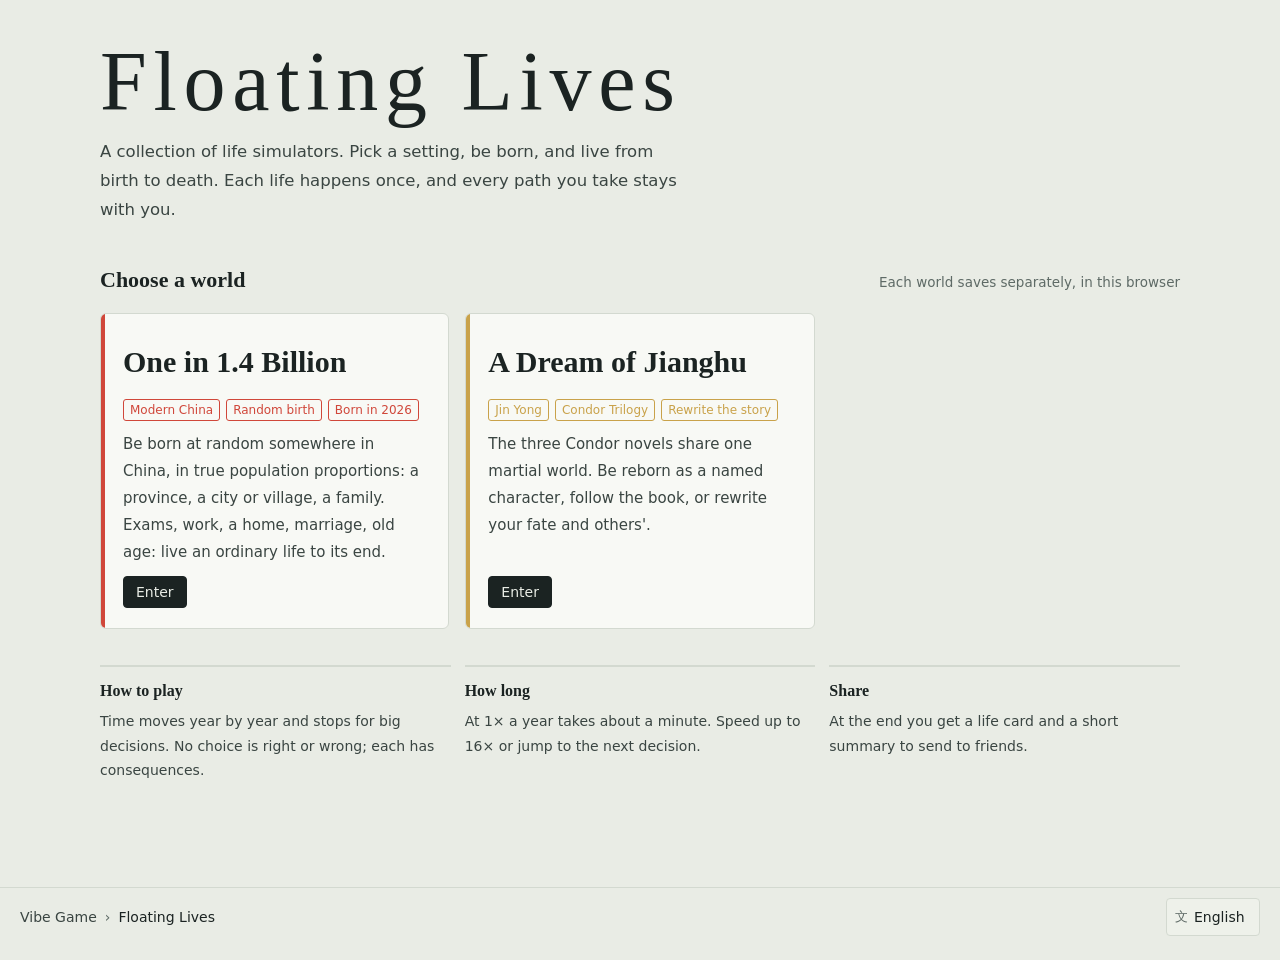
==== commit a36ee9df: "界面：顶栏永远一行、图标按钮、暗灰白三种主题、名帖精简、底部版本号、全站顶栏 /nav.js；剧情用谷歌网页翻译；十四亿分之一：场景画当前所在和家人宠物、生病和心情、年收入年支出 Co-Authore" ====
--- a/index.html
+++ b/index.html
@@ -24,6 +24,8 @@
   .world .go { margin-top: auto; align-self: flex-start; }
   .soon { opacity: .55; }
 </style>
+<!-- 全站顶栏（总页面 vibe-game 仓库提供；本地打开时没有，不影响游戏） -->
+<script src="/nav.js" defer></script>
 </head>
 <body>
 <!-- 游戏大厅。新增游戏：在 GAMES 里加一项（id 就是游戏目录名，也是存档前缀） -->
@@ -90,8 +92,7 @@
       + JY.LANGS.map(function (l) { return '<option value="' + l[0] + '"' + (l[0] === L ? ' selected' : '') + '>' + l[1] + '</option>'; }).join('') + '</select></label>';
   };
   var crumbs = '<div class="crumbs"><a href="' + HOME_URL + '">' + HOME_NAME + '</a><span class="sep" aria-hidden="true">›</span><span class="cur">' + tx('title') + '</span></div>';
-  var h = '<nav class="site-nav">' + crumbs + '<div class="nav-tools">' + langSel('lang-top') + '</div></nav>'
-    + '<div class="home"><div class="home-hero hub-hero"><div><h1>' + (L === 'zh' ? '浮生<i>录</i>' : L === 'ja' ? '浮生<i>録</i>' : esc(tx('title'))) + '</h1><p>' + tx('lead') + '</p></div></div>'
+  var h = '<div class="home"><div class="home-hero hub-hero"><div><h1>' + (L === 'zh' ? '浮生<i>录</i>' : L === 'ja' ? '浮生<i>録</i>' : esc(tx('title'))) + '</h1><p>' + tx('lead') + '</p></div></div>'
     + '<section><div class="section-h"><h2>' + tx('pick') + '</h2><span>' + tx('pickSub') + '</span></div><div class="worlds">'
     + GAMES.map(function (g) {
       var sv = saveLine(g.id);
--- a/share/style.css
+++ b/share/style.css
@@ -26,8 +26,15 @@
   --r: 6px;
   color-scheme: dark;
 }
+/* 三种主题：暗（默认）、灰、白。灰是不刺眼的中性灰，适合白天屋里看 */
+:root[data-theme="gray"] {
+  --bg: #2c3033; --panel: #363b3f; --panel-2: #3e4448; --line: #4a5156; --fg: #eceeed; --muted: #a3aaa8; --soft: #ccd2cf;
+  --btn: #41474b; --btn-on: #eceeed; --btn-on-fg: #2c3033;
+  --gen: #6fd09a; --xin: #eebd5c; --wu: #63c8c0; --qing: #ec7c9b; --canon: #ddb970; --mod: #7fcfd9; --bad: #ee917b;
+  color-scheme: dark;
+}
 @media (prefers-color-scheme: light) {
-  :root:not([data-theme="dark"]) {
+  :root:not([data-theme="dark"]):not([data-theme="gray"]) {
     --bg: #e9ece5; --panel: #f8f9f5; --panel-2: #eef1ea; --line: #d3d9d0; --fg: #1b2322; --muted: #5e6a66; --soft: #3a4542;
     --btn: #eef1ea; --btn-on: #1b2322; --btn-on-fg: #f8f9f5;
     --gen: #2f9a63; --xin: #b88518; --wu: #1f8f88; --qing: #c2456b; --canon: #94702a; --mod: #1f7480; --bad: #b0472f;
@@ -80,7 +87,17 @@
 .when .pace { display: inline-block; min-width: 9.5em; }
 .when .pace.paused { color: var(--mod); }
 /* 顶栏一行放不下标题时先藏标题（“离开”同样回首页），再窄就藏速度说明（速度键和暂停键本身看得出状态） */
-.top-in.wide { max-width: none; }
+.top-in.wide { max-width: none; flex-wrap: nowrap; }
+/* 电脑上顶栏永远一行：按钮放不下时在按钮区里横向滑动，不换行 */
+.top-in.wide .ctl { flex-wrap: nowrap; min-width: 0; overflow-x: auto; scrollbar-width: none; }
+.top-in.wide .ctl::-webkit-scrollbar { display: none; }
+.top-in.wide .ctl > * { flex: 0 0 auto; }
+/* 带图标的按钮：主题、反馈；语言下拉 */
+.icon-b { display: inline-flex; align-items: center; gap: 6px; }
+.icon-b svg, .lang-wrap svg { width: 15px; height: 15px; flex: 0 0 auto; }
+.lang-wrap { border-radius: 4px; }
+.site-foot .ver { color: var(--muted); opacity: .7; font-family: var(--f-mono); font-size: 12px; margin-left: 10px; }
+.mt-note { flex-basis: 100%; color: var(--muted); font-size: 12px; margin: 0; }
 @media (max-width: 1479px) and (min-width: 821px) { .top .logo { display: none; } .when .yr-bar { width: 120px; } }
 @media (max-width: 1240px) and (min-width: 821px) { .when .pace { display: none; } .when .yr-bar { width: 90px; } }
 
@@ -328,6 +345,7 @@
   .top-in { padding: 6px 16px; gap: 6px 14px; }
   .top .logo { display: none; }
   .site-nav, .site-foot { padding: 8px 16px; font-size: 13px; }
+  .top-in.wide { flex-wrap: wrap; } /* 手机上按钮本来就排到第二行横向滑动 */
   .site-foot { padding-bottom: calc(72px + env(safe-area-inset-bottom, 0px)); } /* 别被右下角“顶部”按钮挡住 */
   .when .pace { min-width: 0; }
   .agebox span { font-size: 14px; }
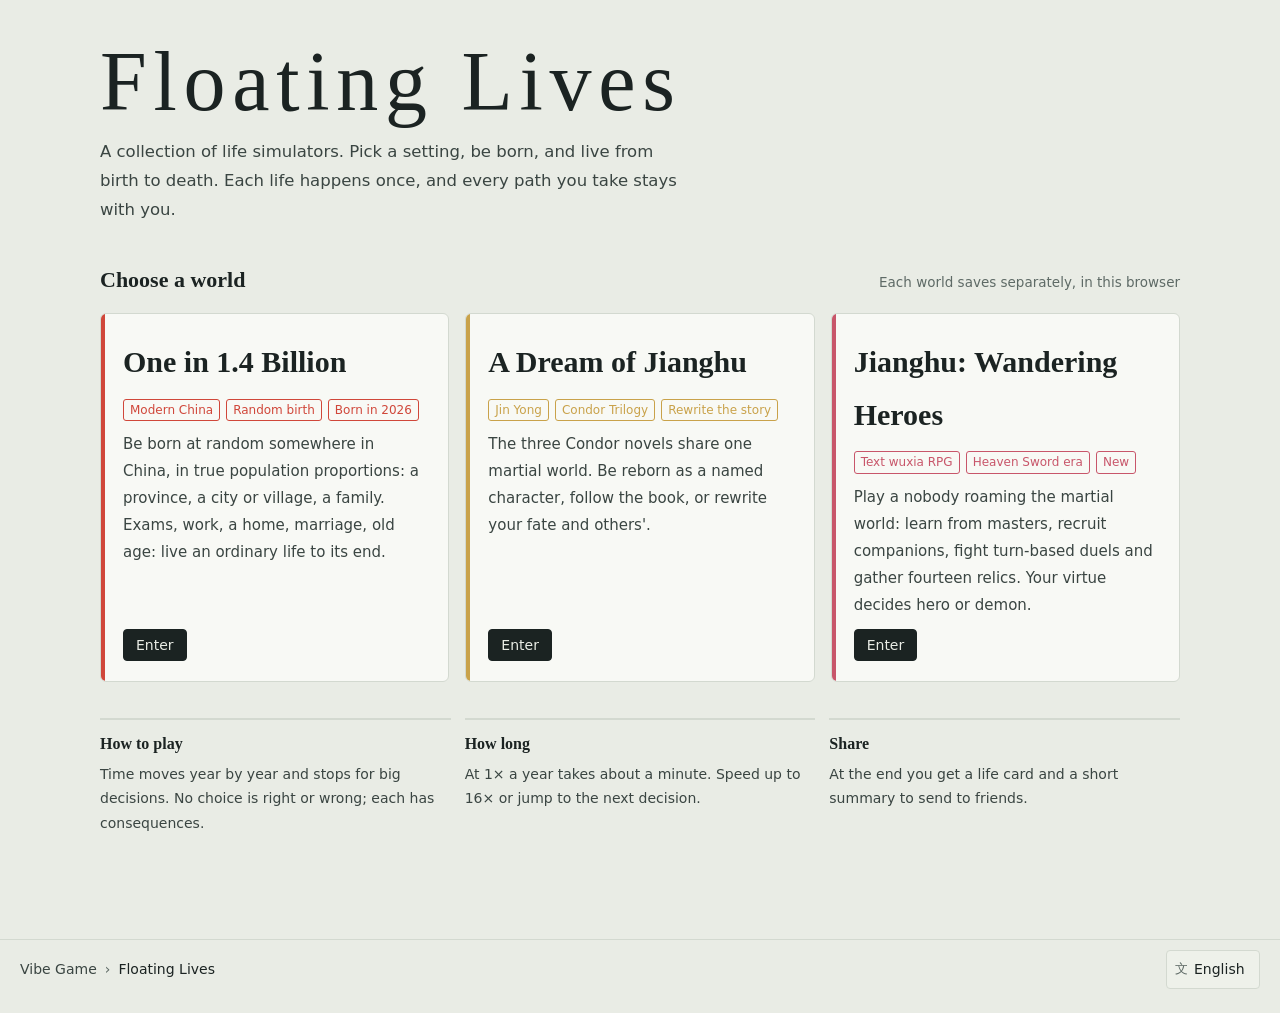
==== commit 15a85476: "江湖一梦 v2.0.0：群侠模式（文字武侠 RPG，倚天年间，十二处地点、六位队友、二十九门武功、回合制比武、十四件信物、侠魔两种结局）；江湖一梦首页和浮生录大厅加入口；打包包含子目录页面 Co-Au" ====
--- a/index.html
+++ b/index.html
@@ -51,6 +51,14 @@
         en: 'The three Condor novels share one martial world. Be reborn as a named character, follow the book, or rewrite your fate and others\'.',
         ja: '射鵰・神鵰・倚天を一つの江湖に。本の中の名のある人物に生まれ変わり、原作どおりに生きるか、自分と他人の運命を書き換える。',
         es: 'Las tres novelas del Cóndor en un mismo mundo marcial. Renace como un personaje con nombre, sigue el libro o reescribe tu destino y el de otros.' } },
+    // href：入口不在 <id>/ 时写明；save: false 表示存档格式不同，不在大厅里显示进度
+    { id: 'qunxia', href: 'jianghuyimeng/qunxia/', save: false, color: '#c8566a',
+      name: { zh: '江湖一梦 · 群侠', en: 'Jianghu: Wandering Heroes', ja: '江湖一夢・群侠', es: 'Jianghu: Héroes errantes' },
+      tags: { zh: ['文字武侠 RPG', '倚天年间', '新'], en: ['Text wuxia RPG', 'Heaven Sword era', 'New'], ja: ['テキスト武侠RPG', '倚天の時代', '新作'], es: ['RPG wuxia de texto', 'Era de la Espada', 'Nuevo'] },
+      d: { zh: '做一个无名小卒，自由游历江湖：拜师学艺、招募队友、回合制比武，收齐十四件信物。品德决定你是侠是魔。',
+        en: 'Play a nobody roaming the martial world: learn from masters, recruit companions, fight turn-based duels and gather fourteen relics. Your virtue decides hero or demon.',
+        ja: '名もなき若者として江湖を自由に旅する。師に学び、仲間を集め、ターン制で戦い、十四の信物を集める。品徳が侠か魔かを決める。',
+        es: 'Sé un don nadie que recorre el mundo marcial: aprende de maestros, recluta compañeros, combate por turnos y reúne catorce reliquias. Tu virtud decide héroe o demonio.' } },
   ];
   var L = JY.LANG || 'zh';
   var TX = {
@@ -95,8 +103,8 @@
   var h = '<div class="home"><div class="home-hero hub-hero"><div><h1>' + (L === 'zh' ? '浮生<i>录</i>' : L === 'ja' ? '浮生<i>録</i>' : esc(tx('title'))) + '</h1><p>' + tx('lead') + '</p></div></div>'
     + '<section><div class="section-h"><h2>' + tx('pick') + '</h2><span>' + tx('pickSub') + '</span></div><div class="worlds">'
     + GAMES.map(function (g) {
-      var sv = saveLine(g.id);
-      return '<a class="world" href="' + g.id + '/" style="--c:' + g.color + '">'
+      var sv = g.save === false ? { t: '', live: false } : saveLine(g.id);
+      return '<a class="world" href="' + (g.href || g.id + '/') + '" style="--c:' + g.color + '">'
         + '<div class="nm">' + esc(pick(g.name)) + '</div>'
         + '<div class="tags">' + pick(g.tags).map(function (t) { return '<span>' + esc(t) + '</span>'; }).join('') + '</div>'
         + '<div class="d">' + esc(pick(g.d)) + '</div>'
--- a/share/style.css
+++ b/share/style.css
@@ -117,6 +117,13 @@
 .lang-wrap span { color: var(--muted); font-size: 13px; }
 .lang-sel { appearance: none; -webkit-appearance: none; background: transparent; border: 0; color: inherit; font: inherit; padding: 6px 10px 6px 2px; cursor: pointer; }
 .lang-sel option { background: var(--panel); color: var(--fg); }
+/* 首页“其他玩法”卡片 */
+.modes { display: grid; grid-template-columns: repeat(auto-fill, minmax(280px, 1fr)); gap: 12px; }
+.mode-card { display: flex; flex-direction: column; gap: 8px; padding: 16px 18px; background: var(--panel); border: 1px solid var(--line); border-left: 3px solid var(--brand); border-radius: var(--r); color: inherit; text-decoration: none; }
+.mode-card:hover { border-color: var(--brand); }
+.mode-card b { font-family: var(--f-head); font-size: 20px; margin-right: 8px; }
+.mode-card p { margin: 0; color: var(--soft); font-size: 14.5px; }
+.mode-card .b { align-self: flex-start; }
 /* 反馈框 */
 .fb-kinds { display: flex; flex-wrap: wrap; gap: 6px; }
 .fb-ctx { display: flex; align-items: flex-start; gap: 8px; font-size: 13.5px; color: var(--soft); }
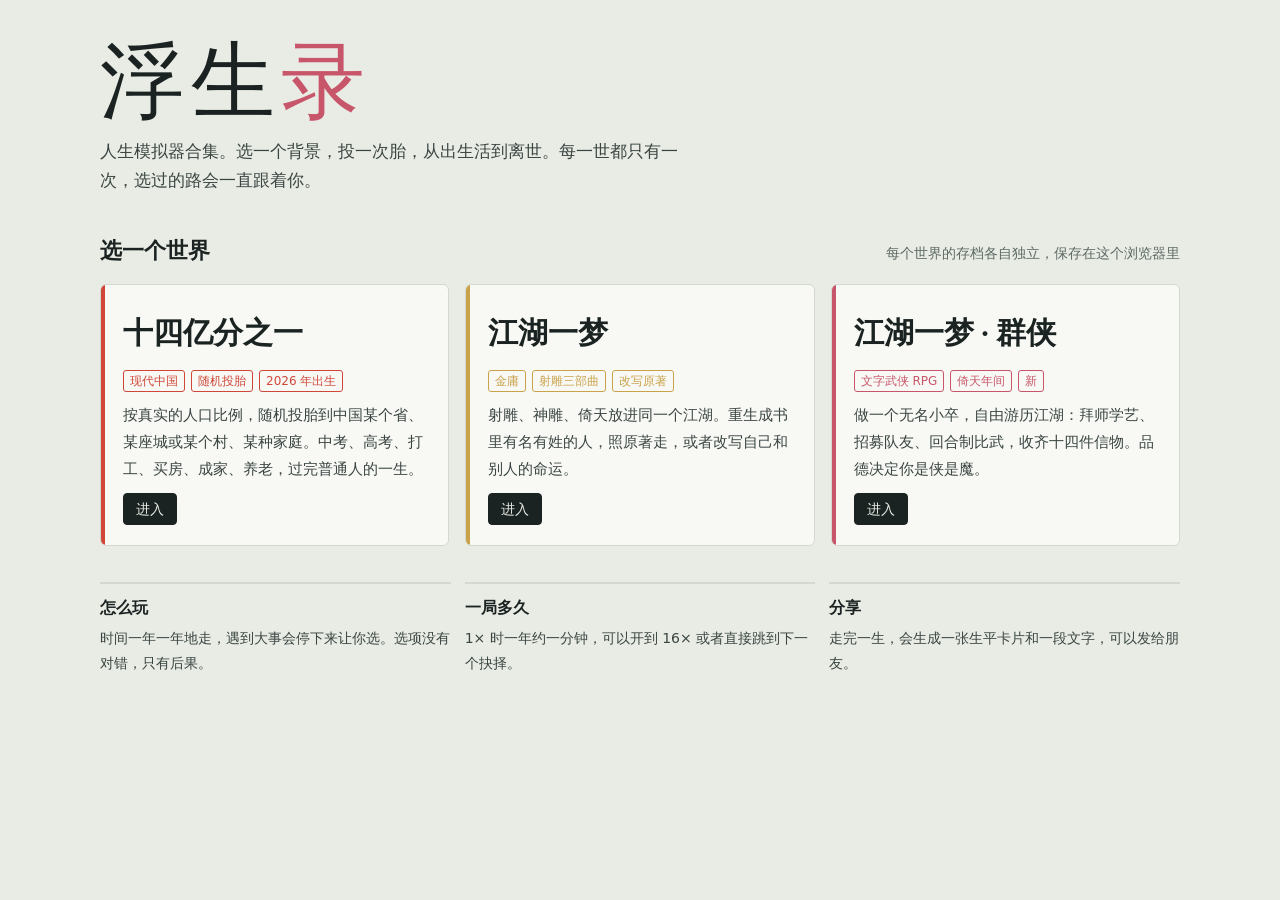
==== commit 82f2b728: "接入全站统一标准：去掉底栏和语言下拉（顶栏的问题反馈打开游戏自带的反馈框），翻译暂时锁定中文，打包时把版本号写进 vg:version，大厅卡片显示各游戏版本号；Cloudflare 打包入口统一为 " ====
--- a/index.html
+++ b/index.html
@@ -3,7 +3,7 @@
 <head>
 <meta charset="utf-8">
 <meta name="viewport" content="width=device-width, initial-scale=1, viewport-fit=cover">
-<title>浮生录</title>
+<title>浮生录 · Vibe Game</title>
 <meta name="description" content="浮生录：人生模拟器合集。选一个背景，投一次胎，从出生活到离世。">
 <meta name="theme-color" content="#0e1315">
 <link rel="stylesheet" href="share/style.css">
@@ -22,6 +22,7 @@
   .world .save { font-size: 13px; color: var(--muted); }
   .world .save b { color: var(--fg); font-weight: 500; }
   .world .go { margin-top: auto; align-self: flex-start; }
+  .world .world-ver { position: absolute; right: 22px; bottom: 26px; font: 11px/1 var(--f-mono, ui-monospace, monospace); color: var(--muted); opacity: .8; }
   .soon { opacity: .55; }
 </style>
 <!-- 全站顶栏（总页面 vibe-game 仓库提供；本地打开时没有，不影响游戏） -->
@@ -34,8 +35,7 @@
 <script>
 (function () {
   'use strict';
-  // 所有游戏的总页面（网站导航的第一级）。部署到别处时改这里
-  var HOME_URL = 'https://www.vibe-game.com/', HOME_NAME = 'Vibe Game';
+  // 大厅里的游戏（世界）列表
   var GAMES = [
     { id: '1in1.4b', color: '#d0473a',
       name: { zh: '十四亿分之一', en: 'One in 1.4 Billion', ja: '十四億分の一', es: 'Uno entre 1400 millones' },
@@ -80,7 +80,7 @@
   var tx = function (k) { var v = TX[k]; return v[L] || v.zh; };
   var pick = function (o) { return o[L] || o.zh; };
   var esc = function (s) { return String(s).replace(/[&<>"]/g, function (c) { return { '&': '&amp;', '<': '&lt;', '>': '&gt;', '"': '&quot;' }[c]; }); };
-  document.title = tx('title');
+  document.title = tx('title') + ' · Vibe Game';
   // 读各游戏的存档，显示活过几世、有没有正在过的一生（读不到就不显示）
   function saveLine(id) {
     try {
@@ -95,11 +95,6 @@
       return { t: bits.join(' · '), live: !!s.L };
     } catch (e) { return { t: '', live: false }; }
   }
-  var langSel = function (id) {
-    return '<label class="lang-wrap" title="' + tx('lang') + '"><span aria-hidden="true">文</span><select class="lang-sel" id="' + id + '" aria-label="' + tx('lang') + '">'
-      + JY.LANGS.map(function (l) { return '<option value="' + l[0] + '"' + (l[0] === L ? ' selected' : '') + '>' + l[1] + '</option>'; }).join('') + '</select></label>';
-  };
-  var crumbs = '<div class="crumbs"><a href="' + HOME_URL + '">' + HOME_NAME + '</a><span class="sep" aria-hidden="true">›</span><span class="cur">' + tx('title') + '</span></div>';
   var h = '<div class="home"><div class="home-hero hub-hero"><div><h1>' + (L === 'zh' ? '浮生<i>录</i>' : L === 'ja' ? '浮生<i>録</i>' : esc(tx('title'))) + '</h1><p>' + tx('lead') + '</p></div></div>'
     + '<section><div class="section-h"><h2>' + tx('pick') + '</h2><span>' + tx('pickSub') + '</span></div><div class="worlds">'
     + GAMES.map(function (g) {
@@ -111,10 +106,17 @@
         + (sv.t ? '<div class="save">' + sv.t + '</div>' : '')
         + '<span class="b primary go">' + (sv.live ? tx('cont') : tx('enter')) + '</span></a>';
     }).join('') + '</div></section>'
-    + '<section class="how">' + ['how1', 'how2', 'how3'].map(function (k) { var v = tx(k); return '<div><b>' + v[0] + '</b>' + v[1] + '</div>'; }).join('') + '</section></div>'
-    + '<footer class="site-foot">' + crumbs + '<div class="nav-tools">' + langSel('lang-foot') + '</div></footer>';
+    + '<section class="how">' + ['how1', 'how2', 'how3'].map(function (k) { var v = tx(k); return '<div><b>' + v[0] + '</b>' + v[1] + '</div>'; }).join('') + '</section></div>';
   document.getElementById('hub').innerHTML = h;
-  document.addEventListener('change', function (e) { if (e.target.classList.contains('lang-sel')) JY.setLang(e.target.value); });
+  // 版本号写在各游戏页面的 <meta name="vg:version">（打包时从 game.js 的 version 写进去），这里去读，发版不用改大厅
+  [].forEach.call(document.querySelectorAll('#hub a.world'), function (a) {
+    if (!window.fetch || !/^https?:$/.test(location.protocol)) return;
+    fetch(a.getAttribute('href'), { cache: 'no-cache' }).then(function (r) { return r.ok ? r.text() : ''; }).then(function (html) {
+      var m = /<meta\s+name=["']vg:version["']\s+content=["']v?([^"']+)["']/i.exec(html);
+      var go = a.querySelector('.go');
+      if (m && go) go.insertAdjacentHTML('afterend', '<span class="world-ver">v' + esc(m[1]) + '</span>');
+    }).catch(function () { /* 读不到就不显示 */ });
+  });
 })();
 </script>
 </body>
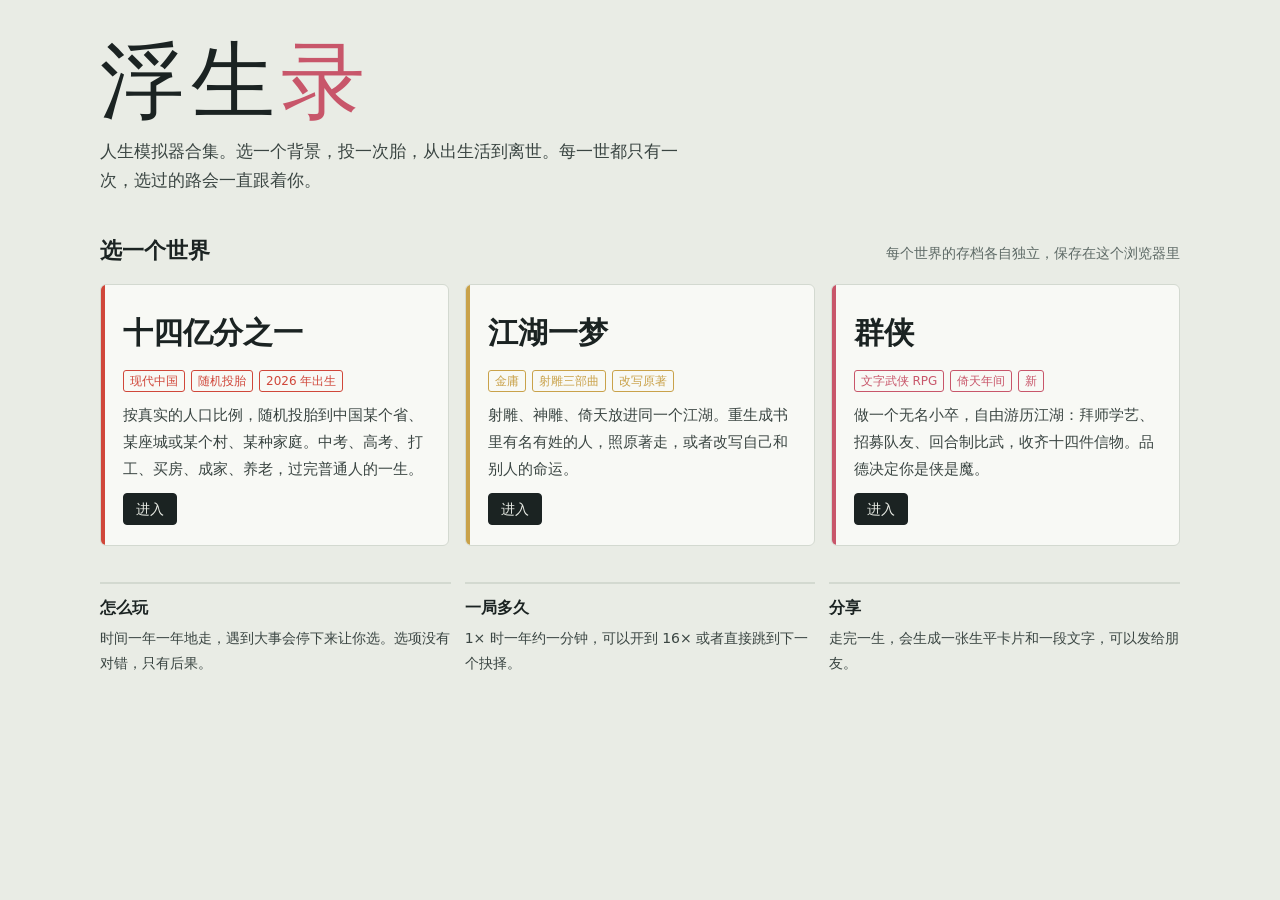
==== commit d1b0346d: "群侠 v3.0.0：独立成游戏，练功、战斗、成长全面改版，补记更早的更新日志 - 群侠从江湖一梦剥离为顶层 qunxia/，存档键改为 qunxia.save.v2（旧存档自动迁移），旧网址留跳转页 " ====
--- a/index.html
+++ b/index.html
@@ -52,8 +52,8 @@
         ja: '射鵰・神鵰・倚天を一つの江湖に。本の中の名のある人物に生まれ変わり、原作どおりに生きるか、自分と他人の運命を書き換える。',
         es: 'Las tres novelas del Cóndor en un mismo mundo marcial. Renace como un personaje con nombre, sigue el libro o reescribe tu destino y el de otros.' } },
     // href：入口不在 <id>/ 时写明；save: false 表示存档格式不同，不在大厅里显示进度
-    { id: 'qunxia', href: 'jianghuyimeng/qunxia/', save: false, color: '#c8566a',
-      name: { zh: '江湖一梦 · 群侠', en: 'Jianghu: Wandering Heroes', ja: '江湖一夢・群侠', es: 'Jianghu: Héroes errantes' },
+    { id: 'qunxia', href: 'qunxia/', save: false, color: '#c8566a',
+      name: { zh: '群侠', en: 'Jianghu: Wandering Heroes', ja: '江湖一夢・群侠', es: 'Jianghu: Héroes errantes' },
       tags: { zh: ['文字武侠 RPG', '倚天年间', '新'], en: ['Text wuxia RPG', 'Heaven Sword era', 'New'], ja: ['テキスト武侠RPG', '倚天の時代', '新作'], es: ['RPG wuxia de texto', 'Era de la Espada', 'Nuevo'] },
       d: { zh: '做一个无名小卒，自由游历江湖：拜师学艺、招募队友、回合制比武，收齐十四件信物。品德决定你是侠是魔。',
         en: 'Play a nobody roaming the martial world: learn from masters, recruit companions, fight turn-based duels and gather fourteen relics. Your virtue decides hero or demon.',
--- a/share/style.css
+++ b/share/style.css
@@ -192,6 +192,9 @@
 .choice { text-align: left; background: var(--panel-2); border: 1px solid var(--line); border-radius: var(--r); padding: 10px 14px; display: flex; flex-wrap: wrap; justify-content: space-between; align-items: baseline; gap: 6px 14px; }
 .choice:hover { border-color: var(--soft); }
 .choice span.t { font-size: 15px; }
+.choice span.t small.hint-l { display: block; margin-top: 3px; font-size: 12.5px; color: var(--muted); line-height: 1.45; }
+.decide-b p.stake { margin-top: 8px; padding: 7px 10px; border-left: 3px solid var(--brand); background: color-mix(in srgb, var(--brand) 9%, transparent); font-size: 13.5px; color: var(--soft); }
+.decide-b p.echo { margin: 2px 0 6px; font-size: 12.5px; color: var(--mod); }
 .choice span.m { display: flex; gap: 8px; align-items: baseline; font-size: 12px; color: var(--muted); white-space: nowrap; }
 .tag { display: inline-block; font-size: 11.5px; padding: 0 6px; border-radius: 3px; border: 1px solid currentColor; line-height: 1.6; white-space: nowrap; }
 .tag.canon { color: var(--canon); } .tag.mod { color: var(--mod); } .tag.bad { color: var(--bad); } .tag.book { color: var(--soft); }
@@ -251,6 +254,8 @@
 .log li.k-death .t::before { content: "讣闻 · "; color: var(--muted); font-size: 12.5px; }
 .log li.k-mod .t { color: var(--mod); } .log li.k-fail .t { color: var(--bad); } .log li.k-pick .t { color: var(--canon); }
 .log li.k-flavor .t { color: var(--soft); }
+.log li.k-autopick .t { color: var(--soft); }
+.log li.k-echo .t { color: var(--mod); }
 .log li.k-intro .t { font-weight: 700; }
 .log-more { margin-top: 10px; }
 
@@ -431,3 +436,53 @@
   .review-t { font-size: 19px; }
   .share-grid { grid-template-columns: 1fr; }
 }
+
+/* ---------- 游戏自己加的卡片（game.js 的 endCards / homeCards，例如十四亿分之一的稀有度、成就、转折线、人生图鉴） ---------- */
+.card .note { color: var(--soft); font-size: 13.5px; margin-top: 10px; line-height: 1.6; }
+.rare-card .big-num span { display: block; }
+.aim-bar { height: 10px; border-radius: 6px; background: var(--panel-2); overflow: hidden; margin-top: 12px; }
+.aim-bar i { display: block; height: 100%; background: var(--brand); border-radius: 6px; }
+.ach-list { list-style: none; margin: 10px 0 0; padding: 0; display: grid; gap: 8px; }
+.ach-list li { display: flex; flex-wrap: wrap; align-items: baseline; gap: 4px 10px; padding: 8px 10px; border: 1px solid var(--line); border-radius: var(--r); background: var(--panel-2); }
+.ach-list li b { color: var(--brand); }
+.ach-list li span { color: var(--soft); font-size: 13px; }
+.ach-list li em { font-style: normal; font-size: 11.5px; color: var(--bg); background: var(--mod); border-radius: 4px; padding: 0 5px; margin-left: auto; }
+.turns { list-style: none; margin: 12px 0 0; padding: 0 0 0 14px; border-left: 2px solid var(--line); display: grid; gap: 9px; }
+.turns li { position: relative; font-size: 14px; color: var(--soft); }
+.turns li::before { content: ""; position: absolute; left: -20px; top: 7px; width: 10px; height: 10px; border-radius: 50%; background: var(--canon); }
+.turns li.mod::before { background: var(--mod); } .turns li.fail::before { background: var(--bad); } .turns li.fin::before { background: var(--fg); }
+.turns li span { color: var(--muted); font-size: 12.5px; margin-right: 8px; }
+.turns li b { color: var(--fg); margin-right: 6px; }
+.album .card { padding: 14px 16px; }
+.alb-row { display: grid; grid-template-columns: 7.5em 1fr auto; align-items: center; gap: 10px; font-size: 14px; margin: 6px 0; }
+.alb-row .bar { height: 8px; border-radius: 5px; background: var(--panel-2); overflow: hidden; }
+.alb-row .bar i { display: block; height: 100%; background: var(--brand); }
+.alb-row b { font-variant-numeric: tabular-nums; color: var(--soft); font-weight: 500; font-size: 13px; }
+.ach-grid { display: flex; flex-wrap: wrap; gap: 6px; margin-top: 12px; }
+.ach-grid span { font-size: 12.5px; padding: 3px 8px; border-radius: 999px; border: 1px dashed var(--line); color: var(--muted); }
+.ach-grid span.on { border-style: solid; border-color: var(--brand); color: var(--fg); }
+.alb-char { margin: 10px 0 14px; }
+.alb-char .ach-grid { margin-top: 6px; }
+.alb-detail { margin-top: 12px; }
+.end-card .end-name b { font-size: 20px; }
+
+/* 语言切换（单独打包的版本才有）：简 / 繁 / EN */
+.langs { display: inline-flex; gap: 4px; margin-left: 6px; }
+.langs .b[aria-pressed="true"] { border-color: var(--brand); color: var(--fg); }
+
+/* 前世所改：这一行文字是因为前几世留下的改命才变的 */
+.log-card li .pre { font-style: normal; font-size: 11px; margin-left: 6px; padding: 0 6px; border-radius: 8px; color: var(--mod); border: 1px solid currentColor; white-space: nowrap; opacity: .85; }
+.pick .pick-note { margin-top: 4px; font-size: 12px; color: var(--mod); }
+.world-diff .wd-row { display: flex; gap: 10px; padding: 4px 0; font-size: 13px; }
+.world-diff .wd-row b { flex: none; min-width: 5.5em; color: var(--muted, #8a8f98); font-weight: 500; }
+.quest-row { display: flex; gap: 10px; padding: 6px 0; align-items: baseline; }
+.quest-row .q-mark { flex: none; width: 1.4em; }
+.quest-row.done .q-t { color: var(--mod); }
+.quest-row .q-d { font-size: 12px; color: var(--muted, #8a8f98); display: block; }
+.item-list { display: flex; flex-wrap: wrap; gap: 6px; padding: 0; list-style: none; margin: 8px 0 0; }
+.item-list li { padding: 2px 8px; border: 1px solid var(--line, #3a3d44); border-radius: 10px; font-size: 12px; }
+.item-list li small { opacity: .6; margin-left: 4px; }
+.item-list li.off { opacity: .45; }
+.focus-pre { margin: 8px 0 0; padding: 6px 10px; border-left: 3px solid var(--brand); background: color-mix(in srgb, var(--brand) 9%, transparent); font-size: 13.5px; color: var(--soft); }
+.fmenu .fpre { margin: 0 0 4px; padding: 6px 10px; border-bottom: 1px solid var(--line); font-size: 12.5px; color: var(--soft); }
+@media (max-width: 420px) { .frow { gap: 5px; } .fs { gap: 3px; } .fs small { font-size: 11px; } .fs b { font-size: 14px; } .fpick { padding-left: 8px; padding-right: 8px; } }
